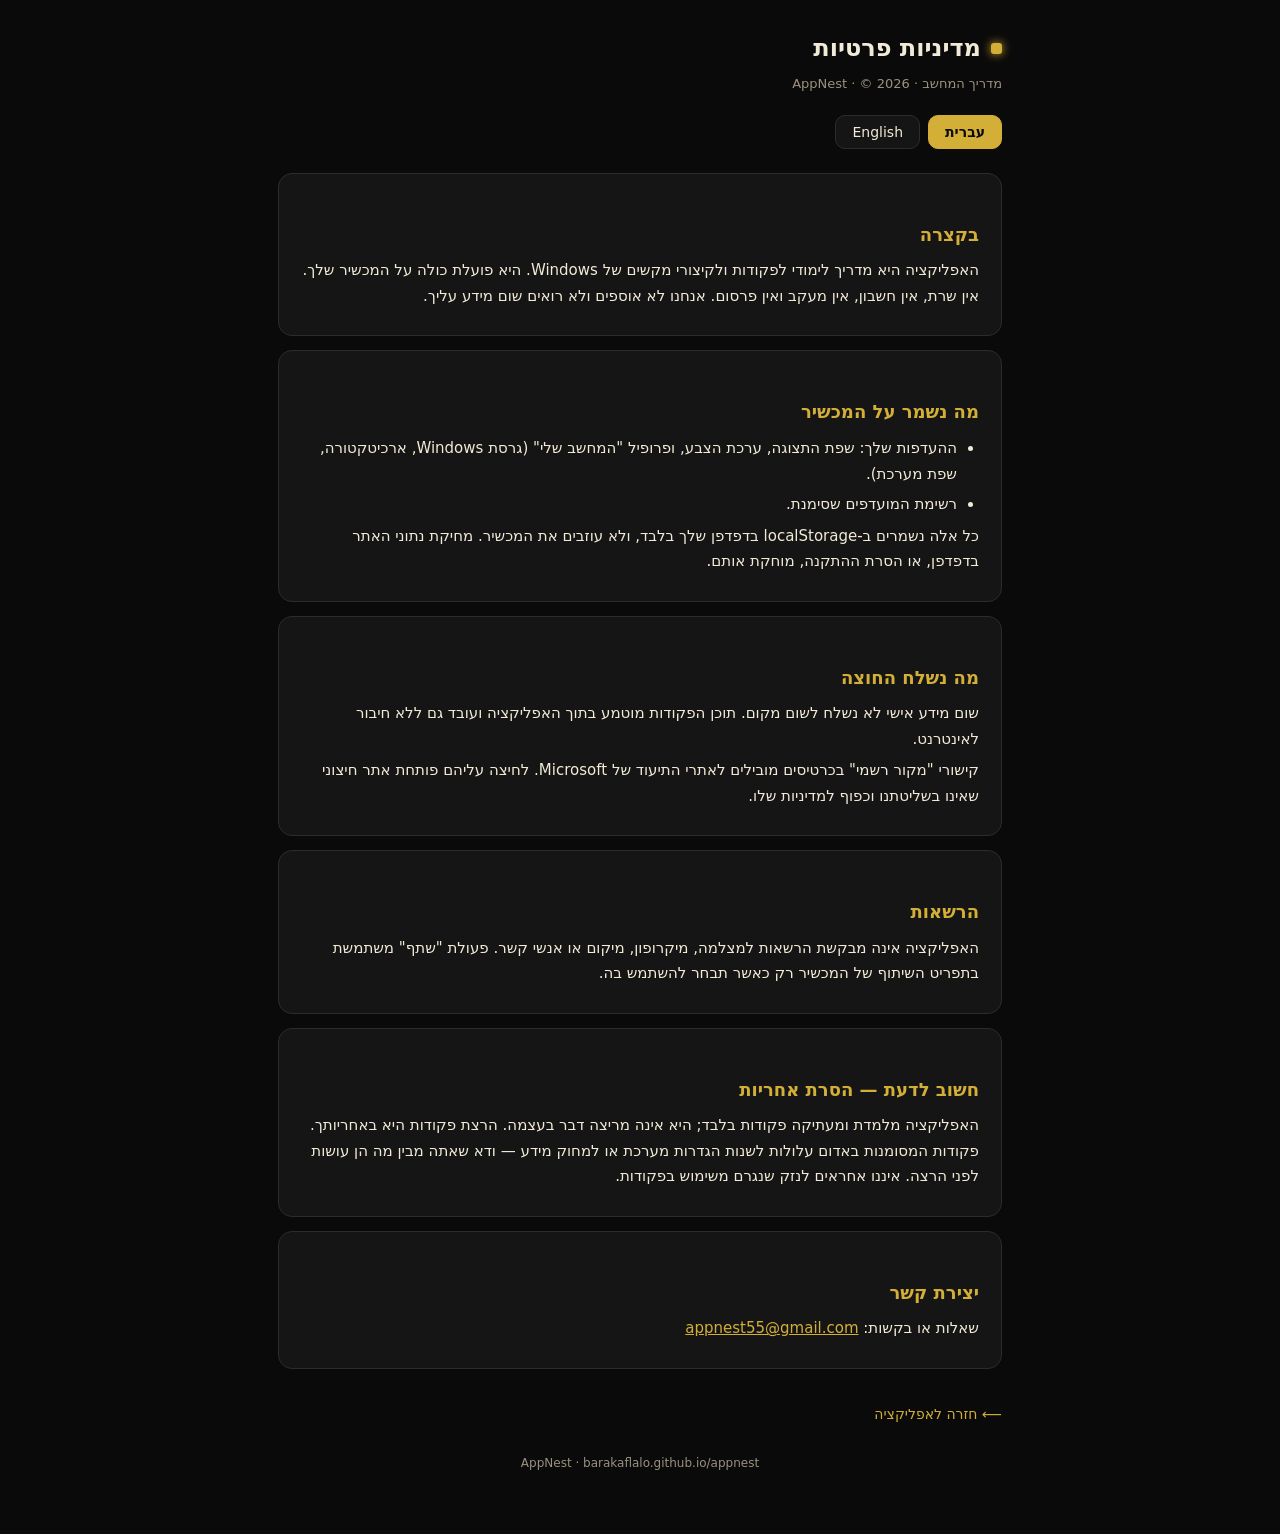
==== privacy_policy.html @ 75bd7b78 "Add files via upload" ====
<!DOCTYPE html>
<html lang="he" dir="rtl">
<head>
<meta charset="UTF-8">
<meta name="viewport" content="width=device-width, initial-scale=1, viewport-fit=cover">
<meta name="theme-color" content="#0a0a0a">
<title>מדיניות פרטיות · מדריך המחשב · AppNest</title>
<style>
  :root{--bg:#0a0a0a;--surface:#151515;--border:#2c2c2c;--text:#f1ead6;--muted:#9a927e;--accent:#d4af37}
  *{box-sizing:border-box}
  body{margin:0;font-family:'Segoe UI','Assistant',system-ui,-apple-system,Arial,sans-serif;background:var(--bg);color:var(--text);line-height:1.7}
  .wrap{max-width:760px;margin:0 auto;padding:28px 18px 60px}
  h1{font-size:24px;margin:0 0 4px;display:flex;align-items:center;gap:10px}
  h1 .dot{width:11px;height:11px;border-radius:3px;background:var(--accent);box-shadow:0 0 10px var(--accent)}
  h2{font-size:18px;margin:26px 0 8px;color:var(--accent)}
  .meta{color:var(--muted);font-size:13px;margin:0 0 20px}
  .toggle{display:flex;gap:8px;margin:14px 0 24px}
  .toggle button{border:1px solid var(--border);background:var(--surface);color:var(--text);padding:8px 16px;border-radius:10px;cursor:pointer;font-family:inherit;font-size:14px}
  .toggle button.on{background:var(--accent);color:#0a0a0a;border-color:var(--accent);font-weight:700}
  section{border:1px solid var(--border);background:var(--surface);border-radius:14px;padding:20px 22px;margin-bottom:14px}
  p{margin:6px 0;font-size:15px}
  ul{margin:6px 0;padding-inline-start:22px}
  li{margin:5px 0;font-size:15px}
  a{color:var(--accent)}
  .lang-en{display:none;direction:ltr;text-align:left}
  body.en .lang-he{display:none}
  body.en .lang-en{display:block}
  body.en{direction:ltr}
  .back{display:inline-block;margin-top:20px;color:var(--accent);text-decoration:none;font-size:14px}
  .foot{color:var(--muted);font-size:12px;text-align:center;margin-top:26px}
</style>
</head>
<body>
<div class="wrap">
  <h1><span class="dot"></span><span class="lang-he">מדיניות פרטיות</span><span class="lang-en">Privacy Policy</span></h1>
  <p class="meta"><span class="lang-he">מדריך המחשב · AppNest · © 2026</span><span class="lang-en">PC Guide · AppNest · © 2026</span></p>

  <div class="toggle">
    <button id="btnHe" class="on" onclick="setLang('he')">עברית</button>
    <button id="btnEn" onclick="setLang('en')">English</button>
  </div>

  <!-- ===================== HEBREW ===================== -->
  <div class="lang-he">
    <section>
      <h2>בקצרה</h2>
      <p>האפליקציה היא מדריך לימודי לפקודות ולקיצורי מקשים של Windows. היא פועלת כולה על המכשיר שלך. אין שרת, אין חשבון, אין מעקב ואין פרסום. אנחנו לא אוספים ולא רואים שום מידע עליך.</p>
    </section>
    <section>
      <h2>מה נשמר על המכשיר</h2>
      <ul>
        <li>ההעדפות שלך: שפת התצוגה, ערכת הצבע, ופרופיל "המחשב שלי" (גרסת Windows, ארכיטקטורה, שפת מערכת).</li>
        <li>רשימת המועדפים שסימנת.</li>
      </ul>
      <p>כל אלה נשמרים ב-localStorage בדפדפן שלך בלבד, ולא עוזבים את המכשיר. מחיקת נתוני האתר בדפדפן, או הסרת ההתקנה, מוחקת אותם.</p>
    </section>
    <section>
      <h2>מה נשלח החוצה</h2>
      <p>שום מידע אישי לא נשלח לשום מקום. תוכן הפקודות מוטמע בתוך האפליקציה ועובד גם ללא חיבור לאינטרנט.</p>
      <p>קישורי "מקור רשמי" בכרטיסים מובילים לאתרי התיעוד של Microsoft. לחיצה עליהם פותחת אתר חיצוני שאינו בשליטתנו וכפוף למדיניות שלו.</p>
    </section>
    <section>
      <h2>הרשאות</h2>
      <p>האפליקציה אינה מבקשת הרשאות למצלמה, מיקרופון, מיקום או אנשי קשר. פעולת "שתף" משתמשת בתפריט השיתוף של המכשיר רק כאשר תבחר להשתמש בה.</p>
    </section>
    <section>
      <h2>חשוב לדעת — הסרת אחריות</h2>
      <p>האפליקציה מלמדת ומעתיקה פקודות בלבד; היא אינה מריצה דבר בעצמה. הרצת פקודות היא באחריותך. פקודות המסומנות באדום עלולות לשנות הגדרות מערכת או למחוק מידע — ודא שאתה מבין מה הן עושות לפני הרצה. איננו אחראים לנזק שנגרם משימוש בפקודות.</p>
    </section>
    <section>
      <h2>יצירת קשר</h2>
      <p>שאלות או בקשות: <a href="mailto:appnest55@gmail.com">appnest55@gmail.com</a></p>
    </section>
  </div>

  <!-- ===================== ENGLISH ===================== -->
  <div class="lang-en">
    <section>
      <h2>In short</h2>
      <p>This app is an educational guide to Windows commands and keyboard shortcuts. It runs entirely on your device. There is no server, no account, no tracking and no ads. We do not collect or see any information about you.</p>
    </section>
    <section>
      <h2>What is stored on your device</h2>
      <ul>
        <li>Your preferences: display language, color theme, and your "My PC" profile (Windows version, architecture, system language).</li>
        <li>The favorites you mark.</li>
      </ul>
      <p>All of this is kept in your browser's localStorage only and never leaves the device. Clearing the site's data, or uninstalling, removes it.</p>
    </section>
    <section>
      <h2>What is sent out</h2>
      <p>No personal information is sent anywhere. The command content is embedded in the app and works without an internet connection.</p>
      <p>The "official source" links on cards point to Microsoft's documentation. Tapping them opens an external site we don't control, subject to its own policy.</p>
    </section>
    <section>
      <h2>Permissions</h2>
      <p>The app requests no camera, microphone, location or contacts permissions. The "Share" action uses your device's share sheet only when you choose to use it.</p>
    </section>
    <section>
      <h2>Important — disclaimer</h2>
      <p>The app only teaches and copies commands; it never runs anything itself. Running commands is at your own risk. Commands marked red may change system settings or delete data — be sure you understand them before running. We are not responsible for any damage from using the commands.</p>
    </section>
    <section>
      <h2>Contact</h2>
      <p>Questions or requests: <a href="mailto:appnest55@gmail.com">appnest55@gmail.com</a></p>
    </section>
  </div>

  <a class="back" href="index.html">⟵ <span class="lang-he">חזרה לאפליקציה</span><span class="lang-en">Back to the app</span></a>
  <div class="foot">AppNest · barakaflalo.github.io/appnest</div>
</div>
<script>
function setLang(l){
  document.body.classList.toggle('en', l==='en');
  document.documentElement.lang = l;
  document.documentElement.dir = l==='he' ? 'rtl' : 'ltr';
  document.getElementById('btnHe').classList.toggle('on', l==='he');
  document.getElementById('btnEn').classList.toggle('on', l==='en');
}
// follow ?lang= if the app passes it
var q=new URLSearchParams(location.search).get('lang');
if(q==='en') setLang('en');
</script>
</body>
</html>
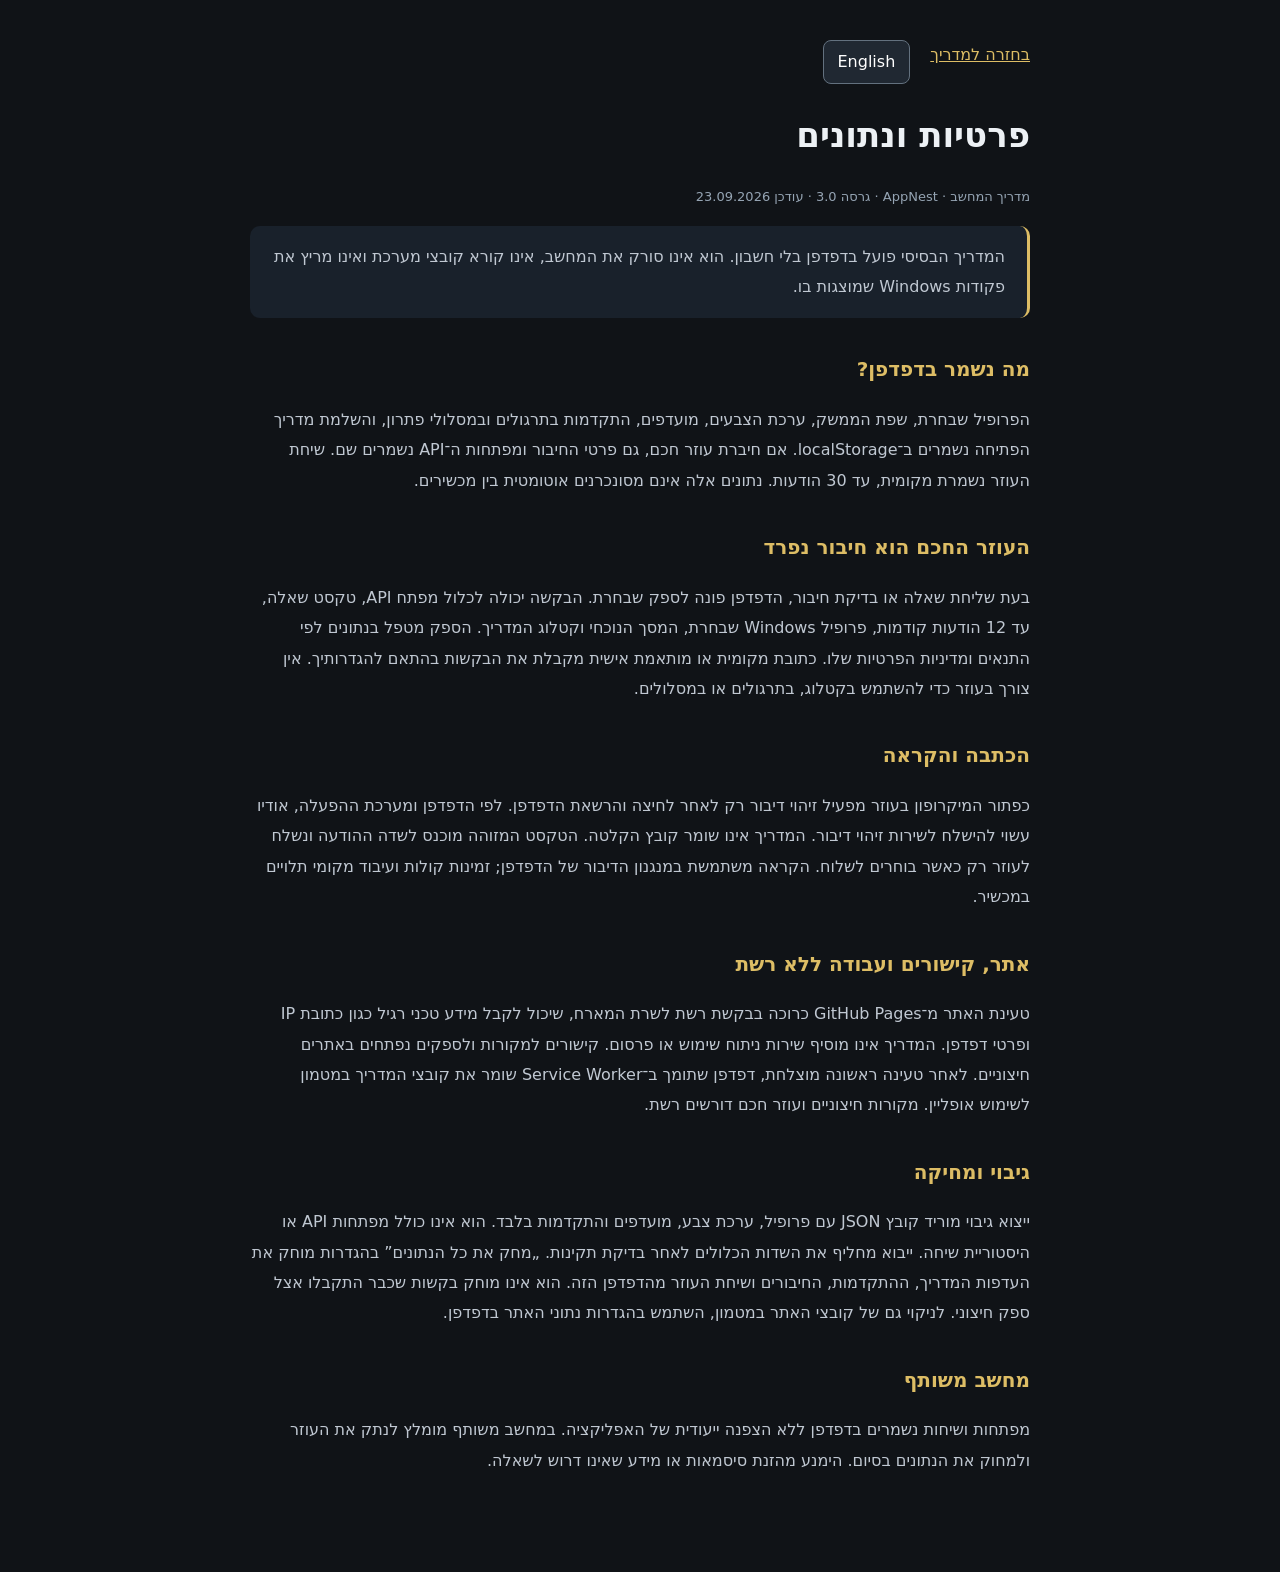
==== commit 6d6380b7: "Add files via upload" ====
--- a/privacy_policy.html
+++ b/privacy_policy.html
@@ -1,125 +1,24 @@
-<!DOCTYPE html>
-<html lang="he" dir="rtl">
-<head>
-<meta charset="UTF-8">
-<meta name="viewport" content="width=device-width, initial-scale=1, viewport-fit=cover">
-<meta name="theme-color" content="#0a0a0a">
-<title>מדיניות פרטיות · מדריך המחשב · AppNest</title>
-<style>
-  :root{--bg:#0a0a0a;--surface:#151515;--border:#2c2c2c;--text:#f1ead6;--muted:#9a927e;--accent:#d4af37}
-  *{box-sizing:border-box}
-  body{margin:0;font-family:'Segoe UI','Assistant',system-ui,-apple-system,Arial,sans-serif;background:var(--bg);color:var(--text);line-height:1.7}
-  .wrap{max-width:760px;margin:0 auto;padding:28px 18px 60px}
-  h1{font-size:24px;margin:0 0 4px;display:flex;align-items:center;gap:10px}
-  h1 .dot{width:11px;height:11px;border-radius:3px;background:var(--accent);box-shadow:0 0 10px var(--accent)}
-  h2{font-size:18px;margin:26px 0 8px;color:var(--accent)}
-  .meta{color:var(--muted);font-size:13px;margin:0 0 20px}
-  .toggle{display:flex;gap:8px;margin:14px 0 24px}
-  .toggle button{border:1px solid var(--border);background:var(--surface);color:var(--text);padding:8px 16px;border-radius:10px;cursor:pointer;font-family:inherit;font-size:14px}
-  .toggle button.on{background:var(--accent);color:#0a0a0a;border-color:var(--accent);font-weight:700}
-  section{border:1px solid var(--border);background:var(--surface);border-radius:14px;padding:20px 22px;margin-bottom:14px}
-  p{margin:6px 0;font-size:15px}
-  ul{margin:6px 0;padding-inline-start:22px}
-  li{margin:5px 0;font-size:15px}
-  a{color:var(--accent)}
-  .lang-en{display:none;direction:ltr;text-align:left}
-  body.en .lang-he{display:none}
-  body.en .lang-en{display:block}
-  body.en{direction:ltr}
-  .back{display:inline-block;margin-top:20px;color:var(--accent);text-decoration:none;font-size:14px}
-  .foot{color:var(--muted);font-size:12px;text-align:center;margin-top:26px}
-</style>
-</head>
-<body>
-<div class="wrap">
-  <h1><span class="dot"></span><span class="lang-he">מדיניות פרטיות</span><span class="lang-en">Privacy Policy</span></h1>
-  <p class="meta"><span class="lang-he">מדריך המחשב · AppNest · © 2026</span><span class="lang-en">PC Guide · AppNest · © 2026</span></p>
-
-  <div class="toggle">
-    <button id="btnHe" class="on" onclick="setLang('he')">עברית</button>
-    <button id="btnEn" onclick="setLang('en')">English</button>
-  </div>
-
-  <!-- ===================== HEBREW ===================== -->
-  <div class="lang-he">
-    <section>
-      <h2>בקצרה</h2>
-      <p>האפליקציה היא מדריך לימודי לפקודות ולקיצורי מקשים של Windows. היא פועלת כולה על המכשיר שלך. אין שרת, אין חשבון, אין מעקב ואין פרסום. אנחנו לא אוספים ולא רואים שום מידע עליך.</p>
-    </section>
-    <section>
-      <h2>מה נשמר על המכשיר</h2>
-      <ul>
-        <li>ההעדפות שלך: שפת התצוגה, ערכת הצבע, ופרופיל "המחשב שלי" (גרסת Windows, ארכיטקטורה, שפת מערכת).</li>
-        <li>רשימת המועדפים שסימנת.</li>
-      </ul>
-      <p>כל אלה נשמרים ב-localStorage בדפדפן שלך בלבד, ולא עוזבים את המכשיר. מחיקת נתוני האתר בדפדפן, או הסרת ההתקנה, מוחקת אותם.</p>
-    </section>
-    <section>
-      <h2>מה נשלח החוצה</h2>
-      <p>שום מידע אישי לא נשלח לשום מקום. תוכן הפקודות מוטמע בתוך האפליקציה ועובד גם ללא חיבור לאינטרנט.</p>
-      <p>קישורי "מקור רשמי" בכרטיסים מובילים לאתרי התיעוד של Microsoft. לחיצה עליהם פותחת אתר חיצוני שאינו בשליטתנו וכפוף למדיניות שלו.</p>
-    </section>
-    <section>
-      <h2>הרשאות</h2>
-      <p>האפליקציה אינה מבקשת הרשאות למצלמה, מיקרופון, מיקום או אנשי קשר. פעולת "שתף" משתמשת בתפריט השיתוף של המכשיר רק כאשר תבחר להשתמש בה.</p>
-    </section>
-    <section>
-      <h2>חשוב לדעת — הסרת אחריות</h2>
-      <p>האפליקציה מלמדת ומעתיקה פקודות בלבד; היא אינה מריצה דבר בעצמה. הרצת פקודות היא באחריותך. פקודות המסומנות באדום עלולות לשנות הגדרות מערכת או למחוק מידע — ודא שאתה מבין מה הן עושות לפני הרצה. איננו אחראים לנזק שנגרם משימוש בפקודות.</p>
-    </section>
-    <section>
-      <h2>יצירת קשר</h2>
-      <p>שאלות או בקשות: <a href="mailto:appnest55@gmail.com">appnest55@gmail.com</a></p>
-    </section>
-  </div>
-
-  <!-- ===================== ENGLISH ===================== -->
-  <div class="lang-en">
-    <section>
-      <h2>In short</h2>
-      <p>This app is an educational guide to Windows commands and keyboard shortcuts. It runs entirely on your device. There is no server, no account, no tracking and no ads. We do not collect or see any information about you.</p>
-    </section>
-    <section>
-      <h2>What is stored on your device</h2>
-      <ul>
-        <li>Your preferences: display language, color theme, and your "My PC" profile (Windows version, architecture, system language).</li>
-        <li>The favorites you mark.</li>
-      </ul>
-      <p>All of this is kept in your browser's localStorage only and never leaves the device. Clearing the site's data, or uninstalling, removes it.</p>
-    </section>
-    <section>
-      <h2>What is sent out</h2>
-      <p>No personal information is sent anywhere. The command content is embedded in the app and works without an internet connection.</p>
-      <p>The "official source" links on cards point to Microsoft's documentation. Tapping them opens an external site we don't control, subject to its own policy.</p>
-    </section>
-    <section>
-      <h2>Permissions</h2>
-      <p>The app requests no camera, microphone, location or contacts permissions. The "Share" action uses your device's share sheet only when you choose to use it.</p>
-    </section>
-    <section>
-      <h2>Important — disclaimer</h2>
-      <p>The app only teaches and copies commands; it never runs anything itself. Running commands is at your own risk. Commands marked red may change system settings or delete data — be sure you understand them before running. We are not responsible for any damage from using the commands.</p>
-    </section>
-    <section>
-      <h2>Contact</h2>
-      <p>Questions or requests: <a href="mailto:appnest55@gmail.com">appnest55@gmail.com</a></p>
-    </section>
-  </div>
-
-  <a class="back" href="index.html">⟵ <span class="lang-he">חזרה לאפליקציה</span><span class="lang-en">Back to the app</span></a>
-  <div class="foot">AppNest · barakaflalo.github.io/appnest</div>
-</div>
+<!doctype html>
+<html lang="he" dir="rtl"><head><meta charset="utf-8"><meta name="viewport" content="width=device-width,initial-scale=1"><title>פרטיות · PC Guide</title><style>body{margin:0;background:#101317;color:#edf1f5;font:16px/1.9 system-ui,sans-serif}main{max-width:780px;margin:auto;padding:40px 24px 80px}h1{font-size:34px;line-height:1.3}h2{font-size:20px;color:#ddbd65;margin-top:32px}p{color:#c0c8d2}a{color:#ddbd65}nav{display:flex;gap:20px;flex-wrap:wrap}button{font:inherit;background:#202832;border:1px solid #63717f;border-radius:8px;color:white;padding:6px 14px;cursor:pointer}.date{font-size:13px;color:#95a4b3}.box{border-inline-start:3px solid #ddbd65;background:#19212b;padding:16px 22px;border-radius:10px}</style></head>
+<body><main><nav><a href="index.html" id="back">בחזרה למדריך</a><button id="language" type="button">English</button></nav><article id="content"></article></main>
 <script>
-function setLang(l){
-  document.body.classList.toggle('en', l==='en');
-  document.documentElement.lang = l;
-  document.documentElement.dir = l==='he' ? 'rtl' : 'ltr';
-  document.getElementById('btnHe').classList.toggle('on', l==='he');
-  document.getElementById('btnEn').classList.toggle('on', l==='en');
-}
-// follow ?lang= if the app passes it
-var q=new URLSearchParams(location.search).get('lang');
-if(q==='en') setLang('en');
-</script>
-</body>
-</html>
+const copy={he:`<h1>פרטיות ונתונים</h1><p class="date">מדריך המחשב · AppNest · גרסה 3.0 · עודכן 23.09.2026</p>
+<p class="box">המדריך הבסיסי פועל בדפדפן בלי חשבון. הוא אינו סורק את המחשב, אינו קורא קובצי מערכת ואינו מריץ את פקודות Windows שמוצגות בו.</p>
+<h2>מה נשמר בדפדפן?</h2><p>הפרופיל שבחרת, שפת הממשק, ערכת הצבעים, מועדפים, התקדמות בתרגולים ובמסלולי פתרון, והשלמת מדריך הפתיחה נשמרים ב־localStorage. אם חיברת עוזר חכם, גם פרטי החיבור ומפתחות ה־API נשמרים שם. שיחת העוזר נשמרת מקומית, עד 30 הודעות. נתונים אלה אינם מסונכרנים אוטומטית בין מכשירים.</p>
+<h2>העוזר החכם הוא חיבור נפרד</h2><p>בעת שליחת שאלה או בדיקת חיבור, הדפדפן פונה לספק שבחרת. הבקשה יכולה לכלול מפתח API, טקסט שאלה, עד 12 הודעות קודמות, פרופיל Windows שבחרת, המסך הנוכחי וקטלוג המדריך. הספק מטפל בנתונים לפי התנאים ומדיניות הפרטיות שלו. כתובת מקומית או מותאמת אישית מקבלת את הבקשות בהתאם להגדרותיך. אין צורך בעוזר כדי להשתמש בקטלוג, בתרגולים או במסלולים.</p>
+<h2>הכתבה והקראה</h2><p>כפתור המיקרופון בעוזר מפעיל זיהוי דיבור רק לאחר לחיצה והרשאת הדפדפן. לפי הדפדפן ומערכת ההפעלה, אודיו עשוי להישלח לשירות זיהוי דיבור. המדריך אינו שומר קובץ הקלטה. הטקסט המזוהה מוכנס לשדה ההודעה ונשלח לעוזר רק כאשר בוחרים לשלוח. הקראה משתמשת במנגנון הדיבור של הדפדפן; זמינות קולות ועיבוד מקומי תלויים במכשיר.</p>
+<h2>אתר, קישורים ועבודה ללא רשת</h2><p>טעינת האתר מ־GitHub Pages כרוכה בבקשת רשת לשרת המארח, שיכול לקבל מידע טכני רגיל כגון כתובת IP ופרטי דפדפן. המדריך אינו מוסיף שירות ניתוח שימוש או פרסום. קישורים למקורות ולספקים נפתחים באתרים חיצוניים. לאחר טעינה ראשונה מוצלחת, דפדפן שתומך ב־Service Worker שומר את קובצי המדריך במטמון לשימוש אופליין. מקורות חיצוניים ועוזר חכם דורשים רשת.</p>
+<h2>גיבוי ומחיקה</h2><p>ייצוא גיבוי מוריד קובץ JSON עם פרופיל, ערכת צבע, מועדפים והתקדמות בלבד. הוא אינו כולל מפתחות API או היסטוריית שיחה. ייבוא מחליף את השדות הכלולים לאחר בדיקת תקינות. „מחק את כל הנתונים” בהגדרות מוחק את העדפות המדריך, ההתקדמות, החיבורים ושיחת העוזר מהדפדפן הזה. הוא אינו מוחק בקשות שכבר התקבלו אצל ספק חיצוני. לניקוי גם של קובצי האתר במטמון, השתמש בהגדרות נתוני האתר בדפדפן.</p>
+<h2>מחשב משותף</h2><p>מפתחות ושיחות נשמרים בדפדפן ללא הצפנה ייעודית של האפליקציה. במחשב משותף מומלץ לנתק את העוזר ולמחוק את הנתונים בסיום. הימנע מהזנת סיסמאות או מידע שאינו דרוש לשאלה.</p>`,
+en:`<h1>Privacy & data</h1><p class="date">PC Guide · AppNest · Version 3.0 · Updated September 22, 2026</p>
+<p class="box">The core guide runs in your browser without an account. It does not scan your PC, read system files or execute the Windows commands it displays.</p>
+<h2>What stays in the browser?</h2><p>Your selected profile, interface language, theme, favorites, exercise progress, scenario stages and selected troubleshooting answers, and onboarding status are stored in localStorage. If you connect the optional assistant, connection settings and API keys are also stored there. Up to 30 assistant messages are stored locally. This data does not automatically sync between devices.</p>
+<h2>The assistant is a separate connection</h2><p>When you send a question or test a connection, the browser contacts your selected provider. Requests may include an API key, your question, up to 12 previous messages, your selected Windows profile, the current screen and the guide catalog. The provider processes data under its own terms and privacy policy. Local and custom endpoints receive requests according to your settings. The catalog, exercises and troubleshooting flows do not require the assistant.</p>
+<h2>Voice input and speech</h2><p>The assistant’s microphone button starts speech recognition only after a click and browser permission. Depending on your browser and operating system, audio may be sent to a speech-recognition service. The guide does not save an audio recording. Recognized text enters the message field and is sent to the assistant only when you choose to send it. Read-aloud uses browser speech synthesis; available voices and local processing depend on your device.</p>
+<h2>Hosting, links and offline use</h2><p>Loading the site from GitHub Pages sends a request to the host, which may receive ordinary technical data such as IP address and browser information. The guide does not add analytics or advertising services. Documentation and provider links open external websites. After a successful first load, a browser supporting Service Workers caches the guide files for offline use. External documentation and the assistant need a network connection.</p>
+<h2>Backup and deletion</h2><p>Export downloads a JSON file containing only the profile, theme, favorites and progress. API keys and conversations are excluded. Import validates and replaces the included fields. “Delete all data” in Settings removes the guide’s local preferences, progress, connections and assistant conversation from this browser. It cannot erase requests already received by external providers. To also remove cached site files, use your browser’s site-data settings.</p>
+<h2>Shared computers</h2><p>Keys and conversations are stored in the browser without application-level encryption. On a shared computer, disconnect the assistant and delete local data when finished. Avoid entering passwords or information that is not needed for your question.</p>`};
+let lang=new URLSearchParams(location.search).get('lang')==='en'?'en':'he';
+function show(){document.documentElement.lang=lang;document.documentElement.dir=lang==='he'?'rtl':'ltr';document.getElementById('content').innerHTML=copy[lang];document.getElementById('language').textContent=lang==='he'?'English':'עברית';document.getElementById('back').textContent=lang==='he'?'בחזרה למדריך':'Back to the guide';document.title=lang==='he'?'פרטיות · מדריך המחשב':'Privacy · PC Guide';}
+document.getElementById('language').onclick=()=>{lang=lang==='he'?'en':'he';show();};show();
+</script></body></html>
